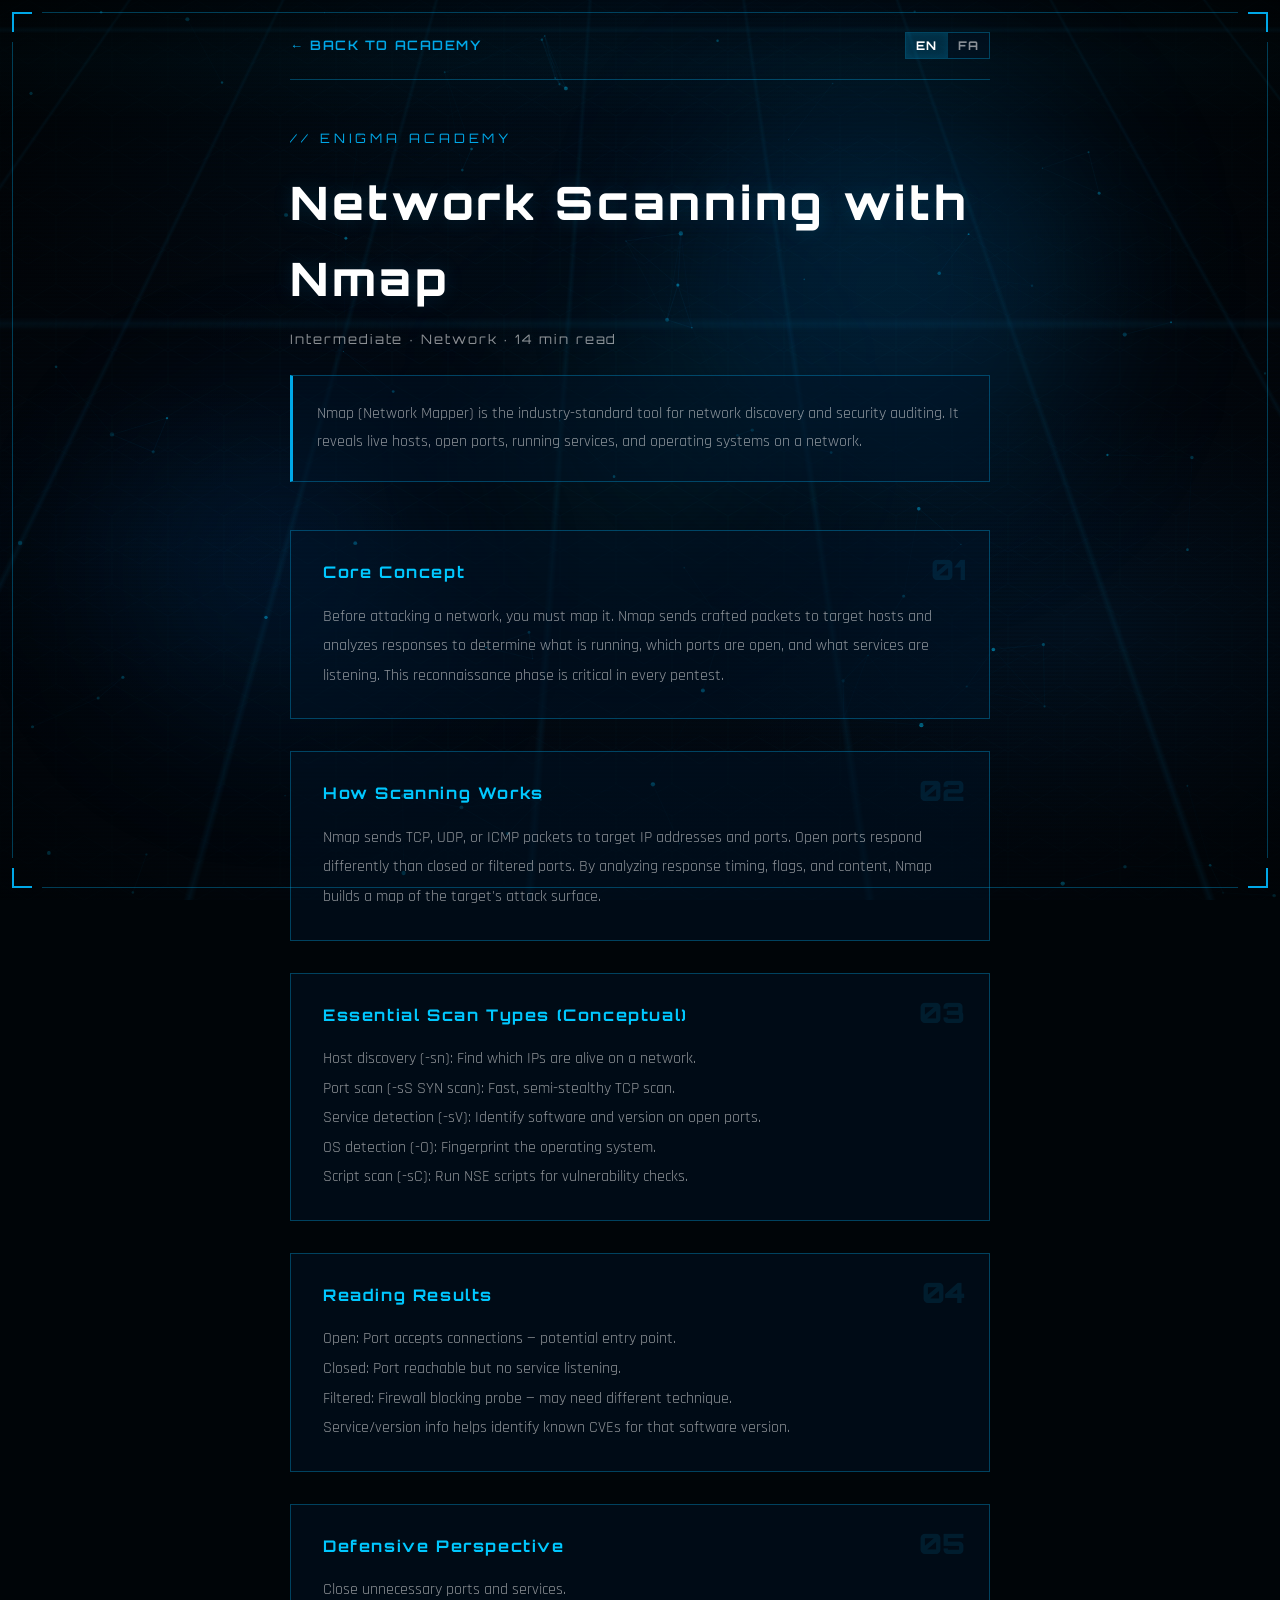
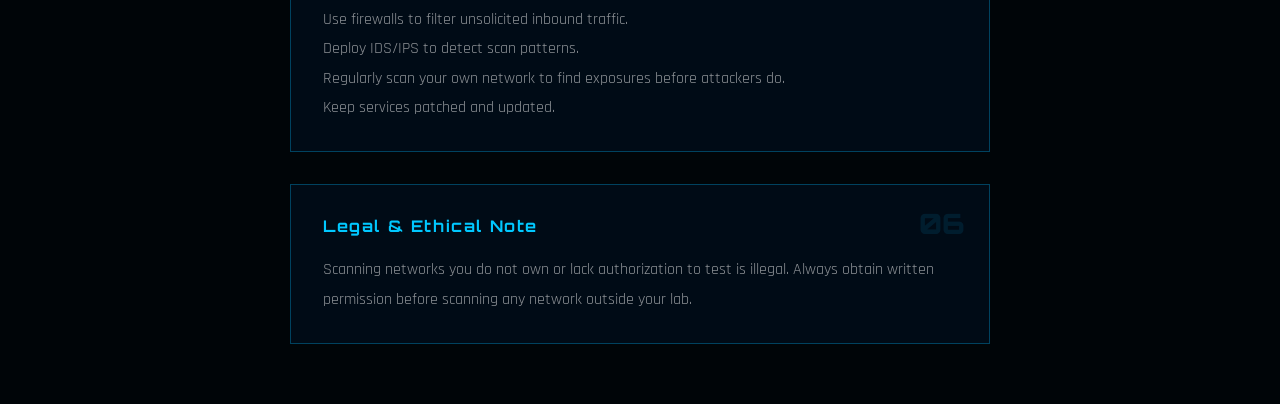
==== tutorials/nmap.html @ 0c5300db "fix" ====
<!DOCTYPE html>
<html lang="en">
<head>
  <meta charset="UTF-8">
  <meta name="viewport" content="width=device-width, initial-scale=1.0">
  <title>Nmap | ENIGMA Academy</title>
  <link rel="preconnect" href="https://fonts.googleapis.com">
  <link rel="preconnect" href="https://fonts.gstatic.com" crossorigin>
  <link href="https://fonts.googleapis.com/css2?family=Orbitron:wght@400;500;600;700;800;900&family=Rajdhani:wght@300;400;500;600;700&display=swap" rel="stylesheet">
  <link rel="stylesheet" href="../css/style.css">
  <link rel="stylesheet" href="../css/tutorial.css">
</head>
<body data-tutorial="nmap">
  <div class="hud-frame">
    <div class="hud-corner hud-corner--tl"></div>
    <div class="hud-corner hud-corner--tr"></div>
    <div class="hud-corner hud-corner--bl"></div>
    <div class="hud-corner hud-corner--br"></div>
    <div class="hud-line hud-line--top"></div>
    <div class="hud-line hud-line--bottom"></div>
    <div class="hud-line hud-line--left"></div>
    <div class="hud-line hud-line--right"></div>
  </div>
  <div class="tutorial-shell">
    <header class="tutorial-header">
      <a href="../index.html#hacks" class="tutorial-back" data-i18n="hacks.back">← BACK TO ACADEMY</a>
      <div class="lang-switch">
        <button class="lang-switch__btn active" data-lang="en">EN</button>
        <button class="lang-switch__btn" data-lang="fa">FA</button>
      </div>
    </header>
    <main id="tutorialRoot"></main>
  </div>
  <script src="../js/background.js"></script>
  <script src="../js/hacks-content.js"></script>
  <script src="../js/i18n.js"></script>
  <script src="../js/tutorial.js"></script>
</body>
</html>
---- css/style.css ----
/* ===== Reset & Variables ===== */
*, *::before, *::after {
  margin: 0;
  padding: 0;
  box-sizing: border-box;
}

:root {
  --bg: #020810;
  --bg-deep: #000508;
  --bg-card: rgba(0, 20, 40, 0.45);
  --blue: #00a8e8;
  --blue-bright: #00c8ff;
  --blue-dim: #0066aa;
  --blue-glow: rgba(0, 168, 232, 0.6);
  --blue-glow-soft: rgba(0, 168, 232, 0.15);
  --text: #ffffff;
  --text-dim: rgba(255, 255, 255, 0.55);
  --text-muted: rgba(0, 168, 232, 0.7);
  --border: rgba(0, 168, 232, 0.35);
  --font-display: 'Orbitron', sans-serif;
  --font-body: 'Rajdhani', sans-serif;
  --font-fa: 'Far', Tahoma, sans-serif;
}

@font-face {
  font-family: 'Far';
  src: url('../fonts/Far_Bold.ttf') format('truetype');
  font-weight: 700;
  font-style: normal;
  font-display: swap;
}

html {
  scroll-behavior: smooth;
}

body {
  background: var(--bg-deep);
  color: var(--text);
  font-family: var(--font-body);
  font-size: 20px;
  line-height: 1.65;
  min-height: 100vh;
  overflow-x: hidden;
  position: relative;
}

/* ===== Animated Cyber Background ===== */
.cyber-bg {
  position: fixed;
  inset: 0;
  z-index: 0;
  overflow: hidden;
  pointer-events: none;
  background:
    radial-gradient(ellipse 120% 80% at 50% 0%, rgba(0, 40, 80, 0.35) 0%, transparent 55%),
    radial-gradient(ellipse 60% 50% at 85% 70%, rgba(0, 100, 180, 0.12) 0%, transparent 50%),
    radial-gradient(ellipse 50% 40% at 10% 60%, rgba(0, 60, 120, 0.1) 0%, transparent 45%),
    linear-gradient(180deg, var(--bg-deep) 0%, var(--bg) 40%, #010a14 100%);
}

.cyber-bg__canvas {
  position: absolute;
  inset: 0;
  width: 100%;
  height: 100%;
  opacity: 0.85;
}

.cyber-bg__grid {
  position: absolute;
  inset: -50% -50%;
  width: 200%;
  height: 200%;
  background-image:
    linear-gradient(rgba(0, 168, 232, 0.07) 1px, transparent 1px),
    linear-gradient(90deg, rgba(0, 168, 232, 0.07) 1px, transparent 1px);
  background-size: 60px 60px;
  transform: perspective(500px) rotateX(60deg);
  transform-origin: center top;
  animation: gridDrift 20s linear infinite;
  mask-image: radial-gradient(ellipse 70% 60% at 50% 40%, black 20%, transparent 70%);
  -webkit-mask-image: radial-gradient(ellipse 70% 60% at 50% 40%, black 20%, transparent 70%);
}

@keyframes gridDrift {
  0%   { transform: perspective(500px) rotateX(60deg) translateY(0); }
  100% { transform: perspective(500px) rotateX(60deg) translateY(60px); }
}

.cyber-bg__hex {
  position: absolute;
  inset: 0;
  opacity: 0.04;
  background-image: url("data:image/svg+xml,%3Csvg xmlns='http://www.w3.org/2000/svg' width='56' height='100' viewBox='0 0 56 100'%3E%3Cpath d='M28 0L56 16v32L28 64 0 48V16z M28 36l28 16v32L28 100 0 84V52z' fill='none' stroke='%2300c8ff' stroke-width='0.5'/%3E%3C/svg%3E");
  background-size: 56px 100px;
  animation: hexShift 30s linear infinite;
}

@keyframes hexShift {
  0%   { background-position: 0 0; }
  100% { background-position: 56px 100px; }
}

.cyber-bg__scanline {
  position: absolute;
  inset: 0;
  background: repeating-linear-gradient(
    0deg,
    transparent,
    transparent 2px,
    rgba(0, 0, 0, 0.12) 2px,
    rgba(0, 0, 0, 0.12) 4px
  );
  pointer-events: none;
}

.cyber-bg__scanline::after {
  content: '';
  position: absolute;
  left: 0;
  right: 0;
  height: 120px;
  background: linear-gradient(
    180deg,
    transparent 0%,
    rgba(0, 200, 255, 0.04) 50%,
    transparent 100%
  );
  animation: scanMove 8s ease-in-out infinite;
}

@keyframes scanMove {
  0%   { top: -120px; opacity: 0; }
  10%  { opacity: 1; }
  90%  { opacity: 1; }
  100% { top: 100%; opacity: 0; }
}

.cyber-bg__vignette {
  position: absolute;
  inset: 0;
  background: radial-gradient(ellipse at center, transparent 40%, rgba(0, 0, 0, 0.65) 100%);
}

.cyber-bg__orb {
  position: absolute;
  border-radius: 50%;
  filter: blur(80px);
  animation: orbFloat 12s ease-in-out infinite;
}

.cyber-bg__orb--1 {
  width: 400px;
  height: 400px;
  background: rgba(0, 120, 200, 0.18);
  top: 10%;
  right: 15%;
  animation-delay: 0s;
}

.cyber-bg__orb--2 {
  width: 300px;
  height: 300px;
  background: rgba(0, 80, 160, 0.15);
  bottom: 20%;
  left: 10%;
  animation-delay: -4s;
}

.cyber-bg__orb--3 {
  width: 250px;
  height: 250px;
  background: rgba(0, 200, 255, 0.08);
  top: 50%;
  left: 50%;
  transform: translate(-50%, -50%);
  animation-delay: -8s;
}

@keyframes orbFloat {
  0%, 100% { transform: translate(0, 0) scale(1); opacity: 0.7; }
  33%       { transform: translate(30px, -20px) scale(1.08); opacity: 1; }
  66%       { transform: translate(-20px, 25px) scale(0.95); opacity: 0.8; }
}

.cyber-bg__orb--3 {
  animation-name: orbPulse;
}

@keyframes orbPulse {
  0%, 100% { transform: translate(-50%, -50%) scale(1); opacity: 0.5; }
  50%       { transform: translate(-50%, -50%) scale(1.2); opacity: 0.9; }
}

@media (prefers-reduced-motion: reduce) {
  .cyber-bg__grid,
  .cyber-bg__hex,
  .cyber-bg__scanline::after,
  .cyber-bg__orb {
    animation: none;
  }
}

@media (max-width: 768px) {
  .cyber-bg__orb--1 { width: 250px; height: 250px; }
  .cyber-bg__orb--2 { width: 200px; height: 200px; }
  .cyber-bg__grid { opacity: 0.6; }
}

a {
  text-decoration: none;
  color: inherit;
}

button {
  background: none;
  border: none;
  cursor: pointer;
  font-family: inherit;
  color: inherit;
}

img {
  display: block;
  max-width: 100%;
}

.logo-img {
  background: transparent;
  object-fit: contain;
  border: none;
  outline: none;
}

/* ===== HUD Frame ===== */
.hud-frame {
  position: fixed;
  inset: 12px;
  pointer-events: none;
  z-index: 100;
}

.hud-line {
  position: absolute;
  background: var(--border);
}

.hud-line--top,
.hud-line--bottom {
  left: 30px;
  right: 30px;
  height: 1px;
}

.hud-line--top { top: 0; }
.hud-line--bottom { bottom: 0; }

.hud-line--left,
.hud-line--right {
  top: 30px;
  bottom: 30px;
  width: 1px;
}

.hud-line--left { left: 0; }
.hud-line--right { right: 0; }

.hud-corner {
  position: absolute;
  width: 20px;
  height: 20px;
  border-color: var(--blue);
  border-style: solid;
}

.hud-corner--tl {
  top: 0;
  left: 0;
  border-width: 2px 0 0 2px;
}

.hud-corner--tr {
  top: 0;
  right: 0;
  border-width: 2px 2px 0 0;
}

.hud-corner--bl {
  bottom: 0;
  left: 0;
  border-width: 0 0 2px 2px;
}

.hud-corner--br {
  bottom: 0;
  right: 0;
  border-width: 0 2px 2px 0;
}

/* ===== Section Indicator (Left) ===== */
.section-indicator {
  position: fixed;
  left: 28px;
  top: 50%;
  transform: translateY(-50%);
  display: flex;
  flex-direction: column;
  align-items: center;
  gap: 28px;
  z-index: 50;
}

.section-indicator__line {
  position: absolute;
  top: 0;
  bottom: 0;
  left: 50%;
  width: 1px;
  background: linear-gradient(to bottom, transparent, var(--border) 20%, var(--border) 80%, transparent);
  transform: translateX(-50%);
  z-index: -1;
}

.section-indicator__num {
  font-family: var(--font-display);
  font-size: 17px;
  font-weight: 600;
  color: var(--text-dim);
  letter-spacing: 0.1em;
  transition: color 0.3s, text-shadow 0.3s;
  cursor: pointer;
  text-decoration: none;
}

.section-indicator__num.active,
.section-indicator__num:hover {
  color: var(--blue-bright);
  text-shadow: 0 0 10px var(--blue-glow);
}

/* ===== Right Sidebar ===== */
.right-sidebar {
  position: fixed;
  right: 28px;
  top: 50%;
  transform: translateY(-50%);
  display: flex;
  flex-direction: column;
  align-items: center;
  gap: 24px;
  z-index: 50;
}

.social-icons {
  display: flex;
  flex-direction: column;
  gap: 14px;
}

.social-icon {
  width: 18px;
  height: 18px;
  color: var(--text-dim);
  transition: color 0.3s, transform 0.3s;
}

.social-icon:hover {
  color: var(--blue-bright);
  transform: scale(1.15);
}

.social-icon svg {
  width: 100%;
  height: 100%;
}

.vertical-text {
  writing-mode: vertical-rl;
  text-orientation: mixed;
  font-family: var(--font-display);
  font-size: 16px;
  font-weight: 500;
  letter-spacing: 0.25em;
  color: var(--text-dim);
  white-space: nowrap;
}

/* ===== Page Wrapper ===== */
.page-wrapper {
  position: relative;
  z-index: 1;
  max-width: 1400px;
  margin: 0 auto;
  padding: 24px 80px 20px;
  display: flex;
  flex-direction: column;
}

/* ===== Section Shared ===== */
.section {
  padding: 80px 0;
  scroll-margin-top: 20px;
}

.section-header {
  text-align: center;
  margin-bottom: 48px;
}

.section-label {
  display: block;
  font-family: var(--font-display);
  font-size: 17px;
  font-weight: 500;
  letter-spacing: 0.3em;
  color: var(--blue);
  margin-bottom: 12px;
}

.section-title {
  font-family: var(--font-display);
  font-size: clamp(38px, 5.5vw, 58px);
  font-weight: 800;
  letter-spacing: 0.1em;
  color: var(--text);
  text-shadow: 0 0 20px var(--blue-glow-soft);
  margin-bottom: 12px;
}

.section-subtitle {
  font-size: 22px;
  color: var(--text-dim);
  max-width: 560px;
  margin: 0 auto;
  line-height: 1.6;
}

/* ===== Mobile Nav ===== */
.btn-menu {
  display: none;
}

.mobile-nav {
  position: fixed;
  inset: 0;
  background: rgba(0, 0, 0, 0.95);
  z-index: 200;
  display: flex;
  align-items: center;
  justify-content: center;
  opacity: 0;
  visibility: hidden;
  transition: opacity 0.3s, visibility 0.3s;
}

.mobile-nav.active {
  opacity: 1;
  visibility: visible;
}

.mobile-nav__links {
  display: flex;
  flex-direction: column;
  align-items: center;
  gap: 24px;
}

.mobile-nav__link {
  font-family: var(--font-display);
  font-size: 24px;
  font-weight: 600;
  letter-spacing: 0.2em;
  color: var(--text-dim);
  transition: color 0.3s, text-shadow 0.3s;
}

.mobile-nav__link:hover {
  color: var(--blue-bright);
  text-shadow: 0 0 15px var(--blue-glow);
}

/* ===== Terminal Modal ===== */
.terminal-modal {
  position: fixed;
  inset: 0;
  z-index: 300;
  display: flex;
  align-items: center;
  justify-content: center;
  padding: 20px;
  opacity: 0;
  visibility: hidden;
  transition: opacity 0.3s, visibility 0.3s;
}

.terminal-modal.active {
  opacity: 1;
  visibility: visible;
}

.terminal-modal__backdrop {
  position: absolute;
  inset: 0;
  background: rgba(0, 0, 0, 0.85);
  backdrop-filter: blur(4px);
}

.terminal-modal__window {
  position: relative;
  width: 100%;
  max-width: 680px;
  background: rgba(0, 10, 20, 0.95);
  border: 1px solid var(--border);
  box-shadow: 0 0 40px var(--blue-glow-soft), inset 0 0 30px rgba(0, 168, 232, 0.03);
  animation: terminalIn 0.3s ease;
}

@keyframes terminalIn {
  from { transform: scale(0.95) translateY(10px); opacity: 0; }
  to   { transform: scale(1) translateY(0); opacity: 1; }
}

.terminal-modal__header {
  display: flex;
  align-items: center;
  gap: 12px;
  padding: 12px 16px;
  border-bottom: 1px solid var(--border);
  background: rgba(0, 30, 60, 0.4);
}

.terminal-modal__dots {
  display: flex;
  gap: 6px;
}

.terminal-modal__dots span {
  width: 10px;
  height: 10px;
  border-radius: 50%;
  background: var(--blue-dim);
  opacity: 0.6;
}

.terminal-modal__dots span:first-child { background: #ff5f57; opacity: 1; }
.terminal-modal__dots span:nth-child(2) { background: #febc2e; opacity: 1; }
.terminal-modal__dots span:nth-child(3) { background: #28c840; opacity: 1; }

.terminal-modal__title {
  flex: 1;
  font-family: var(--font-display);
  font-size: 17px;
  letter-spacing: 0.1em;
  color: var(--text-dim);
}

.terminal-modal__close {
  font-size: 28px;
  line-height: 1;
  color: var(--text-dim);
  padding: 0 4px;
  transition: color 0.2s;
}

.terminal-modal__close:hover {
  color: var(--blue-bright);
}

.terminal-modal__body {
  padding: 20px;
  font-family: 'Courier New', Courier, monospace;
  font-size: 19px;
  line-height: 1.8;
  max-height: 360px;
  overflow-y: auto;
}

.terminal-line {
  color: var(--text);
  margin-bottom: 4px;
}

.terminal-line--dim { color: var(--text-dim); }
.terminal-line--blue { color: var(--blue-bright); }

.terminal-prompt {
  color: var(--blue);
  margin-right: 8px;
}

.terminal-cursor {
  animation: blink 1s step-end infinite;
  color: var(--blue-bright);
}

@keyframes blink {
  50% { opacity: 0; }
}

/* ===== Header ===== */
.header {
  display: grid;
  grid-template-columns: auto minmax(0, 1fr) auto;
  align-items: center;
  padding: 8px 0 32px;
  gap: 16px;
}

.header__logo {
  flex-shrink: 0;
  display: flex;
  align-items: center;
  gap: 10px;
}

.header__crosshair {
  width: 22px;
  height: 22px;
  color: var(--blue);
  filter: drop-shadow(0 0 6px var(--blue-glow));
  flex-shrink: 0;
}

.header__brand {
  font-family: var(--font-display);
  font-size: 30px;
  font-weight: 800;
  letter-spacing: 0.12em;
  color: var(--text);
  text-shadow:
    0 0 12px var(--blue-glow),
    0 0 24px rgba(0, 168, 232, 0.35);
  line-height: 1;
}

.nav {
  display: flex;
  align-items: center;
  justify-content: center;
  gap: 24px;
  min-width: 0;
}

.nav__link {
  font-family: var(--font-display);
  font-size: 17px;
  font-weight: 500;
  letter-spacing: 0.15em;
  color: var(--text-dim);
  position: relative;
  padding: 4px 0;
  transition: color 0.3s;
}

.nav__link:hover,
.nav__link--active {
  color: var(--blue-bright);
}

.nav__link--active::after {
  content: '';
  position: absolute;
  bottom: -2px;
  left: 0;
  right: 0;
  height: 1px;
  background: var(--blue);
  box-shadow: 0 0 6px var(--blue-glow);
}

.header__actions {
  display: flex;
  align-items: center;
  justify-content: flex-end;
  gap: 10px;
  flex-shrink: 0;
}

/* ===== Language Switcher ===== */
.lang-switch {
  display: flex;
  border: 1px solid var(--border);
  overflow: hidden;
}

.lang-switch__btn {
  padding: 6px 12px;
  font-family: var(--font-display);
  font-size: 16px;
  font-weight: 700;
  letter-spacing: 0.1em;
  color: var(--text-dim);
  background: rgba(0, 20, 40, 0.4);
  transition: color 0.3s, background 0.3s, box-shadow 0.3s;
}

.lang-switch__btn:hover {
  color: var(--blue-bright);
}

.lang-switch__btn.active {
  color: var(--text);
  background: rgba(0, 168, 232, 0.2);
  box-shadow: inset 0 0 10px var(--blue-glow-soft);
}

.btn-terminal {
  display: flex;
  align-items: center;
  gap: 8px;
  padding: 8px 16px;
  border: 1px solid var(--border);
  background: rgba(0, 30, 60, 0.5);
  font-family: var(--font-display);
  font-size: 16px;
  font-weight: 600;
  letter-spacing: 0.12em;
  color: var(--blue-bright);
  transition: border-color 0.3s, box-shadow 0.3s, background 0.3s;
}

.btn-terminal:hover {
  border-color: var(--blue);
  box-shadow: 0 0 15px var(--blue-glow-soft);
  background: rgba(0, 40, 80, 0.6);
}

.btn-terminal__arrow {
  width: 14px;
  height: 14px;
}

.btn-icon {
  width: 36px;
  height: 36px;
  border: 1px solid var(--border);
  border-radius: 50%;
  display: flex;
  align-items: center;
  justify-content: center;
  color: var(--blue);
  transition: border-color 0.3s, box-shadow 0.3s;
}

.btn-icon svg {
  width: 18px;
  height: 18px;
}

.btn-icon:hover {
  border-color: var(--blue);
  box-shadow: 0 0 12px var(--blue-glow-soft);
}

/* ===== Hero Section ===== */
.hero {
  display: grid;
  grid-template-columns: 1fr 1fr;
  align-items: center;
  gap: 40px;
  flex: 1;
  padding: 20px 0 48px;
}

.hero__content {
  max-width: 520px;
}

.hero__welcome {
  font-family: var(--font-display);
  font-size: 17px;
  font-weight: 500;
  letter-spacing: 0.3em;
  color: var(--blue);
  margin-bottom: 16px;
}

.hero__title {
  font-family: var(--font-display);
  font-size: clamp(72px, 10vw, 110px);
  font-weight: 900;
  letter-spacing: 0.08em;
  line-height: 1;
  color: var(--text);
  text-shadow:
    0 0 20px var(--blue-glow),
    0 0 40px rgba(0, 168, 232, 0.4),
    0 0 80px rgba(0, 168, 232, 0.2);
  margin-bottom: 12px;
  animation: titleGlow 3s ease-in-out infinite alternate;
}

@keyframes titleGlow {
  from { text-shadow: 0 0 20px var(--blue-glow), 0 0 40px rgba(0, 168, 232, 0.4); }
  to   { text-shadow: 0 0 30px var(--blue-glow), 0 0 60px rgba(0, 168, 232, 0.5), 0 0 90px rgba(0, 168, 232, 0.25); }
}

.hero__tagline {
  font-family: var(--font-display);
  font-size: 18px;
  font-weight: 500;
  letter-spacing: 0.35em;
  color: var(--text-dim);
  margin-bottom: 24px;
}

.hero__desc {
  font-size: 22px;
  font-weight: 400;
  line-height: 1.7;
  color: var(--text-dim);
  margin-bottom: 36px;
  max-width: 440px;
}

.hero__desc .highlight {
  color: var(--blue-bright);
  font-weight: 600;
}

.hero__buttons {
  display: flex;
  align-items: center;
  gap: 16px;
  flex-wrap: wrap;
}

.btn {
  display: inline-flex;
  align-items: center;
  gap: 10px;
  padding: 12px 24px;
  font-family: var(--font-display);
  font-size: 17px;
  font-weight: 600;
  letter-spacing: 0.12em;
  transition: transform 0.2s, box-shadow 0.3s;
}

.btn svg {
  width: 16px;
  height: 16px;
}

.btn--primary {
  background: linear-gradient(135deg, var(--blue-dim) 0%, var(--blue) 50%, var(--blue-bright) 100%);
  color: var(--text);
  border: 1px solid var(--blue);
  box-shadow: 0 0 20px var(--blue-glow-soft);
}

.btn--primary:hover {
  transform: translateY(-2px);
  box-shadow: 0 0 30px var(--blue-glow);
}

.btn--outline {
  background: rgba(0, 20, 40, 0.4);
  color: var(--text-dim);
  border: 1px solid var(--border);
}

.btn--outline:hover {
  border-color: var(--blue);
  color: var(--blue-bright);
  box-shadow: 0 0 15px var(--blue-glow-soft);
}

/* Hero Visual */
.hero__visual {
  position: relative;
  display: flex;
  align-items: center;
  justify-content: center;
}

.hero__glow {
  position: absolute;
  width: 80%;
  height: 80%;
  background: radial-gradient(circle, rgba(0, 168, 232, 0.25) 0%, rgba(0, 100, 200, 0.08) 40%, transparent 70%);
  border-radius: 50%;
  animation: pulseGlow 4s ease-in-out infinite;
  pointer-events: none;
}

@keyframes pulseGlow {
  0%, 100% { transform: scale(1); opacity: 0.8; }
  50%       { transform: scale(1.08); opacity: 1; }
}

.hero__image {
  position: relative;
  width: auto;
  max-width: min(480px, 100%);
  height: auto;
  max-height: 520px;
  background: transparent;
  filter: drop-shadow(0 0 30px rgba(0, 168, 232, 0.5)) drop-shadow(0 0 60px rgba(0, 100, 200, 0.3));
  animation: floatImage 6s ease-in-out infinite;
}

@keyframes floatImage {
  0%, 100% { transform: translateY(0); }
  50%       { transform: translateY(-10px); }
}

/* ===== Services Section ===== */
.services {
  display: grid;
  grid-template-columns: repeat(5, 1fr);
  gap: 12px;
  padding-bottom: 32px;
}

.service-card {
  position: relative;
  background: var(--bg-card);
  border: 1px solid var(--border);
  padding: 20px 16px 36px;
  transition: border-color 0.3s, box-shadow 0.3s, transform 0.3s;
  cursor: pointer;
  overflow: hidden;
}

.service-card::before {
  content: '';
  position: absolute;
  inset: 0;
  background: linear-gradient(135deg, rgba(0, 168, 232, 0.05) 0%, transparent 60%);
  pointer-events: none;
}

.service-card:hover {
  border-color: var(--blue);
  box-shadow: 0 0 20px var(--blue-glow-soft), inset 0 0 20px rgba(0, 168, 232, 0.05);
  transform: translateY(-3px);
}

.service-card__icon {
  width: 28px;
  height: 28px;
  color: var(--blue);
  margin-bottom: 14px;
}

.service-card__icon svg {
  width: 100%;
  height: 100%;
}

.service-card__title {
  font-family: var(--font-display);
  font-size: 16px;
  font-weight: 700;
  letter-spacing: 0.08em;
  color: var(--text);
  margin-bottom: 10px;
  line-height: 1.4;
}

.service-card__desc {
  font-size: 19px;
  font-weight: 400;
  line-height: 1.5;
  color: var(--text-dim);
}

.service-card__arrow {
  position: absolute;
  bottom: 14px;
  right: 14px;
  width: 18px;
  height: 18px;
  color: var(--blue);
  opacity: 0.6;
  transition: opacity 0.3s, transform 0.3s;
}

.service-card:hover .service-card__arrow {
  opacity: 1;
  transform: translateX(3px);
}

.service-card__arrow svg {
  width: 100%;
  height: 100%;
}

.services--preview {
  padding-bottom: 32px;
}

/* ===== About Section ===== */
.about__grid {
  display: grid;
  grid-template-columns: 1fr 1fr;
  gap: 48px;
  align-items: start;
}

.about__text {
  font-size: 22px;
  line-height: 1.8;
  color: var(--text-dim);
  margin-bottom: 20px;
}

.about__stats {
  display: grid;
  grid-template-columns: repeat(2, 1fr);
  gap: 16px;
  margin-top: 32px;
}

.stat-card {
  background: var(--bg-card);
  border: 1px solid var(--border);
  padding: 24px 20px;
  text-align: center;
  transition: border-color 0.3s, box-shadow 0.3s;
}

.stat-card:hover {
  border-color: var(--blue);
  box-shadow: 0 0 20px var(--blue-glow-soft);
}

.stat-card__num {
  display: block;
  font-family: var(--font-display);
  font-size: 48px;
  font-weight: 800;
  color: var(--blue-bright);
  text-shadow: 0 0 15px var(--blue-glow);
  margin-bottom: 8px;
}

.stat-card__label {
  font-family: var(--font-display);
  font-size: 15px;
  font-weight: 600;
  letter-spacing: 0.15em;
  color: var(--text-dim);
}

.about__skills {
  background: var(--bg-card);
  border: 1px solid var(--border);
  padding: 32px;
}

.about__skills-title {
  font-family: var(--font-display);
  font-size: 20px;
  font-weight: 700;
  letter-spacing: 0.15em;
  color: var(--blue);
  margin-bottom: 24px;
}

.skill-list {
  list-style: none;
  display: flex;
  flex-direction: column;
  gap: 16px;
  margin-bottom: 28px;
}

.skill-item__name {
  display: block;
  font-size: 19px;
  font-weight: 500;
  color: var(--text-dim);
  margin-bottom: 6px;
}

.skill-item__bar {
  height: 4px;
  background: rgba(0, 168, 232, 0.1);
  border-radius: 2px;
  overflow: hidden;
}

.skill-item__fill {
  height: 100%;
  background: linear-gradient(90deg, var(--blue-dim), var(--blue-bright));
  box-shadow: 0 0 8px var(--blue-glow);
  border-radius: 2px;
  transition: width 1.2s ease;
}

.about__tools {
  display: flex;
  flex-wrap: wrap;
  gap: 8px;
}

.tool-tag {
  font-family: var(--font-display);
  font-size: 15px;
  font-weight: 600;
  letter-spacing: 0.1em;
  padding: 6px 12px;
  border: 1px solid var(--border);
  color: var(--text-dim);
  transition: border-color 0.3s, color 0.3s;
}

.tool-tag:hover {
  border-color: var(--blue);
  color: var(--blue-bright);
}

/* ===== Services Full ===== */
.services-full__grid {
  display: grid;
  grid-template-columns: repeat(2, 1fr);
  gap: 20px;
}

.service-full-card {
  position: relative;
  background: var(--bg-card);
  border: 1px solid var(--border);
  padding: 32px 28px;
  transition: border-color 0.3s, box-shadow 0.3s, transform 0.3s;
  overflow: hidden;
}

.service-full-card:hover {
  border-color: var(--blue);
  box-shadow: 0 0 25px var(--blue-glow-soft);
  transform: translateY(-4px);
}

.service-full-card__num {
  position: absolute;
  top: 16px;
  right: 20px;
  font-family: var(--font-display);
  font-size: 44px;
  font-weight: 900;
  color: rgba(0, 168, 232, 0.08);
}

.service-full-card__icon {
  width: 36px;
  height: 36px;
  color: var(--blue);
  margin-bottom: 16px;
}

.service-full-card__icon svg {
  width: 100%;
  height: 100%;
}

.service-full-card__title {
  font-family: var(--font-display);
  font-size: 20px;
  font-weight: 700;
  letter-spacing: 0.1em;
  margin-bottom: 12px;
}

.service-full-card__desc {
  font-size: 20px;
  line-height: 1.7;
  color: var(--text-dim);
  margin-bottom: 16px;
}

.service-full-card__list {
  list-style: none;
  display: flex;
  flex-direction: column;
  gap: 6px;
}

.service-full-card__list li {
  font-size: 19px;
  color: var(--text-muted);
  padding-left: 16px;
  position: relative;
}

.service-full-card__list li::before {
  content: '▸';
  position: absolute;
  left: 0;
  color: var(--blue);
}

/* ===== Projects ===== */
.projects__grid {
  display: grid;
  grid-template-columns: repeat(3, 1fr);
  gap: 16px;
}

.project-card {
  background: var(--bg-card);
  border: 1px solid var(--border);
  padding: 24px;
  transition: border-color 0.3s, box-shadow 0.3s, transform 0.3s;
  display: flex;
  flex-direction: column;
}

.project-card:hover {
  border-color: var(--blue);
  box-shadow: 0 0 20px var(--blue-glow-soft);
  transform: translateY(-3px);
}

.project-card__header {
  display: flex;
  justify-content: space-between;
  align-items: center;
  margin-bottom: 14px;
}

.project-card__tag {
  font-family: var(--font-display);
  font-size: 14px;
  font-weight: 700;
  letter-spacing: 0.1em;
  padding: 4px 8px;
  border: 1px solid;
}

.project-card__tag--critical { color: #ff4757; border-color: rgba(255, 71, 87, 0.5); }
.project-card__tag--high     { color: #ffa502; border-color: rgba(255, 165, 2, 0.5); }
.project-card__tag--medium   { color: var(--blue-bright); border-color: var(--border); }
.project-card__tag--research { color: #a29bfe; border-color: rgba(162, 155, 254, 0.5); }

.project-card__id {
  font-family: var(--font-display);
  font-size: 16px;
  color: var(--text-dim);
  letter-spacing: 0.1em;
}

.project-card__title {
  font-family: var(--font-display);
  font-size: 19px;
  font-weight: 700;
  letter-spacing: 0.06em;
  margin-bottom: 10px;
  line-height: 1.4;
}

.project-card__desc {
  font-size: 19px;
  line-height: 1.6;
  color: var(--text-dim);
  flex: 1;
  margin-bottom: 16px;
}

.project-card__meta {
  display: flex;
  gap: 16px;
  font-family: var(--font-display);
  font-size: 16px;
  letter-spacing: 0.08em;
  color: var(--blue);
  margin-bottom: 12px;
}

.project-card__tech {
  display: flex;
  flex-wrap: wrap;
  gap: 6px;
}

.project-card__tech span {
  font-family: var(--font-display);
  font-size: 14px;
  font-weight: 600;
  letter-spacing: 0.08em;
  padding: 4px 8px;
  background: rgba(0, 168, 232, 0.08);
  border: 1px solid rgba(0, 168, 232, 0.2);
  color: var(--text-dim);
}

/* ===== Blog ===== */
.blog__grid {
  display: grid;
  grid-template-columns: 1.2fr 1fr 1fr;
  grid-template-rows: auto auto;
  gap: 16px;
}

.blog-card {
  background: var(--bg-card);
  border: 1px solid var(--border);
  padding: 28px;
  transition: border-color 0.3s, box-shadow 0.3s, transform 0.3s;
  display: flex;
  flex-direction: column;
}

.blog-card--featured {
  grid-row: span 2;
}

.blog-card:hover {
  border-color: var(--blue);
  box-shadow: 0 0 20px var(--blue-glow-soft);
  transform: translateY(-3px);
}

.blog-card__date {
  font-family: var(--font-display);
  font-size: 16px;
  letter-spacing: 0.12em;
  color: var(--text-dim);
  margin-bottom: 10px;
}

.blog-card__category {
  display: inline-block;
  font-family: var(--font-display);
  font-size: 15px;
  font-weight: 700;
  letter-spacing: 0.12em;
  color: var(--blue);
  border: 1px solid var(--border);
  padding: 3px 8px;
  margin-bottom: 14px;
  width: fit-content;
}

.blog-card__title {
  font-family: var(--font-display);
  font-size: 24px;
  font-weight: 700;
  letter-spacing: 0.05em;
  line-height: 1.4;
  margin-bottom: 12px;
}

.blog-card--featured .blog-card__title {
  font-size: 28px;
}

.blog-card__excerpt {
  font-size: 20px;
  line-height: 1.7;
  color: var(--text-dim);
  flex: 1;
  margin-bottom: 16px;
}

.blog-card__link {
  font-family: var(--font-display);
  font-size: 16px;
  font-weight: 600;
  letter-spacing: 0.12em;
  color: var(--blue);
  transition: color 0.3s;
  margin-top: auto;
}

.blog-card__link:hover {
  color: var(--blue-bright);
  text-shadow: 0 0 10px var(--blue-glow);
}

/* ===== Hack Academy ===== */
.hacks__grid {
  display: grid;
  grid-template-columns: repeat(3, 1fr);
  gap: 16px;
}

.hack-card {
  background: var(--bg-card);
  border: 1px solid var(--border);
  padding: 24px;
  display: flex;
  flex-direction: column;
  transition: border-color 0.3s, box-shadow 0.3s, transform 0.3s;
}

.hack-card:hover {
  border-color: var(--blue);
  box-shadow: 0 0 25px var(--blue-glow-soft);
  transform: translateY(-4px);
}

.hack-card__header {
  display: flex;
  justify-content: space-between;
  align-items: center;
  margin-bottom: 16px;
}

.hack-card__level {
  font-family: var(--font-display);
  font-size: 14px;
  font-weight: 700;
  letter-spacing: 0.1em;
  padding: 4px 8px;
  color: #28c840;
  border: 1px solid rgba(40, 200, 64, 0.4);
}

.hack-card__level--mid {
  color: var(--blue-bright);
  border-color: var(--border);
}

.hack-card__id {
  font-family: var(--font-display);
  font-size: 16px;
  color: var(--text-dim);
  letter-spacing: 0.1em;
}

.hack-card__icon {
  width: 36px;
  height: 36px;
  color: var(--blue);
  margin-bottom: 16px;
}

.hack-card__icon svg {
  width: 100%;
  height: 100%;
}

.hack-card__title {
  font-family: var(--font-display);
  font-size: 20px;
  font-weight: 700;
  letter-spacing: 0.06em;
  margin-bottom: 10px;
  line-height: 1.4;
}

.hack-card__desc {
  font-size: 20px;
  line-height: 1.6;
  color: var(--text-dim);
  flex: 1;
  margin-bottom: 20px;
}

.hack-card__btn {
  width: 100%;
  justify-content: center;
  font-size: 16px;
  padding: 10px 16px;
}

html[dir="rtl"] .hack-card__btn svg {
  transform: scaleX(-1);
}

/* ===== Contact ===== */
.contact__grid {
  display: grid;
  grid-template-columns: 1.2fr 1fr;
  gap: 32px;
  align-items: start;
}

.contact-form {
  background: var(--bg-card);
  border: 1px solid var(--border);
  padding: 32px;
}

.contact-form__row {
  display: grid;
  grid-template-columns: 1fr 1fr;
  gap: 16px;
}

.form-group {
  margin-bottom: 20px;
}

.form-group label {
  display: block;
  font-family: var(--font-display);
  font-size: 16px;
  font-weight: 600;
  letter-spacing: 0.15em;
  color: var(--blue);
  margin-bottom: 8px;
}

.form-group input,
.form-group select,
.form-group textarea {
  width: 100%;
  background: rgba(0, 10, 20, 0.6);
  border: 1px solid var(--border);
  color: var(--text);
  font-family: var(--font-body);
  font-size: 18px;
  padding: 12px 16px;
  transition: border-color 0.3s, box-shadow 0.3s;
  outline: none;
}

.form-group input::placeholder,
.form-group textarea::placeholder {
  color: rgba(255, 255, 255, 0.25);
}

.form-group input:focus,
.form-group select:focus,
.form-group textarea:focus {
  border-color: var(--blue);
  box-shadow: 0 0 12px var(--blue-glow-soft);
}

.form-group select {
  cursor: pointer;
  appearance: none;
  background-image: url("data:image/svg+xml,%3Csvg xmlns='http://www.w3.org/2000/svg' width='12' height='12' viewBox='0 0 24 24' fill='none' stroke='%2300a8e8' stroke-width='2'%3E%3Cpath d='M6 9l6 6 6-6'/%3E%3C/svg%3E");
  background-repeat: no-repeat;
  background-position: right 12px center;
  padding-right: 36px;
}

.form-group select option {
  background: #001020;
}

.form-group textarea {
  resize: vertical;
  min-height: 120px;
}

.contact-form__submit {
  width: 100%;
  justify-content: center;
  margin-top: 8px;
}

.contact-form__status {
  text-align: center;
  font-family: var(--font-display);
  font-size: 17px;
  letter-spacing: 0.1em;
  margin-top: 16px;
  min-height: 18px;
}

.contact-form__status.success { color: #28c840; }
.contact-form__status.error   { color: #ff4757; }

.contact-info {
  display: flex;
  flex-direction: column;
  gap: 16px;
}

.contact-info__card {
  background: var(--bg-card);
  border: 1px solid var(--border);
  padding: 24px;
  transition: border-color 0.3s;
}

.contact-info__card:hover {
  border-color: var(--blue);
}

.contact-info__icon {
  width: 28px;
  height: 28px;
  color: var(--blue);
  margin-bottom: 12px;
}

.contact-info__icon svg {
  width: 100%;
  height: 100%;
}

.contact-info__card h4 {
  font-family: var(--font-display);
  font-size: 17px;
  font-weight: 700;
  letter-spacing: 0.12em;
  margin-bottom: 8px;
}

.contact-info__card a,
.contact-info__link,
.contact-info__tor {
  font-size: 20px;
  color: var(--blue-bright);
  transition: color 0.3s;
}

.contact-info__link {
  background: none;
  border: none;
  cursor: pointer;
  font-family: var(--font-body);
  padding: 0;
  text-align: left;
}

.contact-info__card a:hover,
.contact-info__link:hover {
  color: var(--text);
  text-shadow: 0 0 10px var(--blue-glow);
}

.contact-info__card p {
  font-size: 18px;
  color: var(--text-dim);
  margin-top: 6px;
}

.contact-info__status {
  display: flex;
  align-items: center;
  gap: 10px;
  padding: 16px 20px;
  background: rgba(0, 168, 232, 0.05);
  border: 1px solid var(--border);
  font-family: var(--font-display);
  font-size: 16px;
  letter-spacing: 0.1em;
  color: var(--text-dim);
}

.status-dot {
  width: 8px;
  height: 8px;
  border-radius: 50%;
  background: #28c840;
  box-shadow: 0 0 8px rgba(40, 200, 64, 0.8);
  animation: pulseDot 2s ease-in-out infinite;
}

@keyframes pulseDot {
  0%, 100% { opacity: 1; }
  50%       { opacity: 0.5; }
}

/* ===== Reveal Animation ===== */
.reveal {
  opacity: 0;
  transform: translateY(30px);
  transition: opacity 0.6s ease, transform 0.6s ease;
}

.reveal.visible {
  opacity: 1;
  transform: translateY(0);
}

/* ===== English — smaller typography ===== */
html[lang="en"] body {
  font-size: 15px;
}

html[lang="en"] .section-indicator__num,
html[lang="en"] .section-label,
html[lang="en"] .hero__welcome,
html[lang="en"] .nav__link,
html[lang="en"] .btn,
html[lang="en"] .terminal-modal__title,
html[lang="en"] .form-group label,
html[lang="en"] .contact-info__card h4 {
  font-size: 13px;
}

html[lang="en"] .nav__link {
  letter-spacing: 0.08em;
}

html[lang="en"] .vertical-text,
html[lang="en"] .lang-switch__btn,
html[lang="en"] .btn-terminal,
html[lang="en"] .service-card__title,
html[lang="en"] .project-card__id,
html[lang="en"] .project-card__meta,
html[lang="en"] .blog-card__date,
html[lang="en"] .hack-card__level,
html[lang="en"] .footer__email,
html[lang="en"] .contact-info__card a,
html[lang="en"] .contact-info__link,
html[lang="en"] .contact-info__tor {
  font-size: 12px;
}

html[lang="en"] .hero__tagline,
html[lang="en"] .stat-card__label,
html[lang="en"] .blog-card__category,
html[lang="en"] .project-card__tag,
html[lang="en"] .project-card__tech span,
html[lang="en"] .footer__copyright,
html[lang="en"] .footer__tor {
  font-size: 11px;
}

html[lang="en"] .section-subtitle,
html[lang="en"] .hero__desc,
html[lang="en"] .about__text,
html[lang="en"] .service-card__desc,
html[lang="en"] .service-full-card__desc,
html[lang="en"] .project-card__title,
html[lang="en"] .project-card__desc,
html[lang="en"] .blog-card__excerpt,
html[lang="en"] .hack-card__desc,
html[lang="en"] .contact-info__card p,
html[lang="en"] .service-full-card__title,
html[lang="en"] .hack-card__title {
  font-size: 14px;
}

html[lang="en"] .mobile-nav__link {
  font-size: 18px;
}

html[lang="en"] .header__brand {
  font-size: 20px;
  letter-spacing: 0.08em;
}

html[lang="en"] .section-title {
  font-size: clamp(28px, 4.2vw, 44px);
}

html[lang="en"] .hero__title {
  font-size: clamp(52px, 7.5vw, 80px);
}

html[lang="en"] .stat-card__num {
  font-size: 36px;
}

html[lang="en"] .about__skills-title,
html[lang="en"] .blog-card__title {
  font-size: 18px;
}

html[lang="en"] .blog-card--featured .blog-card__title {
  font-size: 21px;
}

html[lang="en"] .service-full-card__num {
  font-size: 38px;
}

html[lang="en"] .terminal-modal__body {
  font-size: 14px;
}

html[lang="en"] .form-group input,
html[lang="en"] .form-group select,
html[lang="en"] .form-group textarea {
  font-size: 14px;
}

html[lang="en"] .contact-form__submit,
html[lang="en"] .hack-card__btn,
html[lang="en"] .blog-card__link,
html[lang="en"] .skill-item__name {
  font-size: 13px;
}

/* ===== RTL (Persian) ===== */
html[dir="rtl"] {
  --font-body: var(--font-fa);
  --font-display: var(--font-fa);
}

html[dir="rtl"] body {
  font-family: var(--font-fa);
  font-size: 22px;
}

html[dir="rtl"] .header__brand,
html[dir="rtl"] .hero__title {
  font-family: 'Orbitron', sans-serif;
}

html[dir="rtl"] .terminal-modal__body {
  font-family: 'Courier New', Courier, monospace;
}

html[dir="rtl"] .section-indicator {
  left: auto;
  right: 28px;
}

html[dir="rtl"] .right-sidebar {
  right: auto;
  left: 28px;
}

html[dir="rtl"] .hero {
  direction: rtl;
}

html[dir="rtl"] .hero__content {
  text-align: right;
}

html[dir="rtl"] .hero__buttons {
  flex-direction: row-reverse;
}

html[dir="rtl"] .about__grid,
html[dir="rtl"] .contact__grid {
  direction: rtl;
}

html[dir="rtl"] .section-header {
  direction: rtl;
}

html[dir="rtl"] .service-card__arrow {
  right: auto;
  left: 14px;
  transform: scaleX(-1);
}

html[dir="rtl"] .service-card:hover .service-card__arrow {
  transform: scaleX(-1) translateX(-3px);
}

html[dir="rtl"] .service-full-card__list li {
  padding-left: 0;
  padding-right: 16px;
}

html[dir="rtl"] .service-full-card__list li::before {
  left: auto;
  right: 0;
}

html[dir="rtl"] .service-full-card__num {
  right: auto;
  left: 20px;
}

html[dir="rtl"] .footer__contact {
  align-items: flex-start;
}

html[dir="rtl"] .form-group select {
  background-position: left 12px center;
  padding-right: 16px;
  padding-left: 36px;
}

html[dir="rtl"] .contact-info__card a,
html[dir="rtl"] .contact-info__link {
  text-align: right;
}

html[dir="rtl"] .btn svg,
html[dir="rtl"] .btn-terminal__arrow {
  transform: scaleX(-1);
}

@media (max-width: 1024px) {
  html[dir="rtl"] .hero,
  html[dir="rtl"] .hero__content {
    text-align: center;
  }
}

@media (max-width: 768px) {
  html[dir="rtl"] .footer__contact {
    align-items: center;
  }
}

.footer {
  display: grid;
  grid-template-columns: 1fr auto 1fr;
  align-items: center;
  padding: 16px 0 8px;
  border-top: 1px solid rgba(0, 168, 232, 0.15);
  margin-top: auto;
}

.footer__logo-img {
  height: 32px;
  width: auto;
  opacity: 0.85;
  filter: drop-shadow(0 0 6px var(--blue-glow-soft));
}

.footer__center {
  display: flex;
  flex-direction: column;
  align-items: center;
  gap: 6px;
}

.footer__copyright {
  font-family: var(--font-display);
  font-size: 15px;
  font-weight: 500;
  letter-spacing: 0.15em;
  color: var(--text-dim);
}

.footer__diamond {
  width: 8px;
  height: 8px;
  color: var(--blue);
  filter: drop-shadow(0 0 4px var(--blue-glow));
}

.footer__diamond svg {
  width: 100%;
  height: 100%;
}

.footer__contact {
  display: flex;
  flex-direction: column;
  align-items: flex-end;
  gap: 4px;
}

.footer__email {
  display: flex;
  align-items: center;
  gap: 6px;
  font-family: var(--font-display);
  font-size: 16px;
  font-weight: 500;
  letter-spacing: 0.1em;
  color: var(--text-dim);
  transition: color 0.3s;
}

.footer__email svg {
  width: 14px;
  height: 14px;
}

.footer__email:hover {
  color: var(--blue-bright);
}

.footer__tor {
  font-family: var(--font-display);
  font-size: 15px;
  font-weight: 500;
  letter-spacing: 0.2em;
  color: var(--text-dim);
  opacity: 0.7;
}

/* ===== Responsive ===== */
@media (max-width: 1280px) {
  .page-wrapper {
    padding: 20px 48px 16px;
  }

  .nav {
    gap: 16px;
  }

  .nav__link {
    font-size: 15px;
    letter-spacing: 0.1em;
  }

  .header__brand {
    font-size: 26px;
  }

  .lang-switch__btn,
  .btn-terminal {
    font-size: 14px;
  }

  .btn-terminal {
    padding: 7px 12px;
  }

  .lang-switch__btn {
    padding: 5px 10px;
  }
}

@media (max-width: 1120px) {
  .header {
    grid-template-columns: 1fr auto;
  }

  .nav {
    display: none;
  }

  .btn-menu {
    display: flex;
  }
}

@media (max-width: 1200px) {
  .services,
  .services--preview {
    grid-template-columns: repeat(3, 1fr);
  }

  .projects__grid {
    grid-template-columns: repeat(2, 1fr);
  }

  .blog__grid {
    grid-template-columns: 1fr 1fr;
  }

  .hacks__grid {
    grid-template-columns: repeat(2, 1fr);
  }

  .blog-card--featured {
    grid-row: span 1;
    grid-column: span 2;
  }
}

@media (max-width: 1024px) {
  .page-wrapper {
    padding: 20px 60px 16px;
  }

  .section {
    padding: 60px 0;
  }

  .hero {
    grid-template-columns: 1fr;
    text-align: center;
  }

  .hero__content {
    max-width: 100%;
  }

  .hero__desc {
    max-width: 100%;
    margin-left: auto;
    margin-right: auto;
  }

  .hero__buttons {
    justify-content: center;
  }

  .hero__visual {
    order: -1;
  }

  .hero__image {
    max-width: 320px;
    margin: 0 auto;
  }

  .section-indicator,
  .right-sidebar {
    display: none;
  }

  .about__grid {
    grid-template-columns: 1fr;
  }

  .services-full__grid {
    grid-template-columns: 1fr;
  }

  .contact__grid {
    grid-template-columns: 1fr;
  }
}

@media (max-width: 768px) {
  .page-wrapper {
    padding: 16px 20px;
  }

  .header {
    grid-template-columns: 1fr auto;
    gap: 10px;
    padding-bottom: 20px;
  }

  .header__logo {
    min-width: 0;
  }

  .header__brand {
    font-size: 22px;
  }

  .header__crosshair {
    width: 18px;
    height: 18px;
  }

  .header__actions {
    gap: 6px;
  }

  .lang-switch__btn {
    padding: 5px 8px;
    font-size: 12px;
  }

  .btn-terminal {
    padding: 6px 10px;
    font-size: 12px;
  }

  .btn-icon {
    width: 34px;
    height: 34px;
  }

  .hud-frame {
    inset: 6px;
  }

  .header__actions .btn-terminal span {
    display: none;
  }

  .services,
  .services--preview {
    grid-template-columns: 1fr;
  }

  .about__stats {
    grid-template-columns: 1fr 1fr;
  }

  .projects__grid {
    grid-template-columns: 1fr;
  }

  .blog__grid {
    grid-template-columns: 1fr;
  }

  .hacks__grid {
    grid-template-columns: 1fr;
  }

  .blog-card--featured {
    grid-column: span 1;
  }

  .contact-form__row {
    grid-template-columns: 1fr;
  }

  .footer {
    grid-template-columns: 1fr;
    text-align: center;
    gap: 16px;
  }

  .footer__contact {
    align-items: center;
  }
}

@media (max-width: 480px) {
  .page-wrapper {
    padding: 12px 14px;
  }

  .header__brand {
    font-size: 18px;
    letter-spacing: 0.06em;
  }

  .header__crosshair {
    width: 16px;
    height: 16px;
  }

  .header__logo {
    gap: 6px;
  }

  .lang-switch__btn {
    padding: 4px 7px;
    font-size: 11px;
  }

  .btn-terminal {
    padding: 5px 8px;
  }

  .btn-icon {
    width: 32px;
    height: 32px;
  }

  html[lang="en"] .header__brand {
    font-size: 17px;
  }
}
---- css/tutorial.css ----
.tutorial-shell {
  position: relative;
  z-index: 1;
  max-width: 860px;
  margin: 0 auto;
  padding: 32px 80px 60px;
  min-height: 100vh;
}

.tutorial-header {
  display: flex;
  align-items: center;
  justify-content: space-between;
  margin-bottom: 48px;
  padding-bottom: 20px;
  border-bottom: 1px solid var(--border);
}

.tutorial-back {
  display: inline-flex;
  align-items: center;
  gap: 8px;
  font-family: var(--font-display);
  font-size: 17px;
  font-weight: 600;
  letter-spacing: 0.12em;
  color: var(--blue);
  transition: color 0.3s, text-shadow 0.3s;
}

.tutorial-back:hover {
  color: var(--blue-bright);
  text-shadow: 0 0 10px var(--blue-glow);
}

.tutorial-hero {
  margin-bottom: 48px;
}

.tutorial-hero__label {
  display: block;
  font-family: var(--font-display);
  font-size: 17px;
  letter-spacing: 0.3em;
  color: var(--blue);
  margin-bottom: 16px;
}

.tutorial-hero__title {
  font-family: var(--font-display);
  font-size: clamp(42px, 6.5vw, 62px);
  font-weight: 800;
  letter-spacing: 0.08em;
  text-shadow: 0 0 20px var(--blue-glow-soft);
  margin-bottom: 12px;
}

.tutorial-hero__meta {
  font-family: var(--font-display);
  font-size: 17px;
  letter-spacing: 0.15em;
  color: var(--text-dim);
  margin-bottom: 24px;
}

.tutorial-hero__intro {
  font-size: 24px;
  line-height: 1.8;
  color: var(--text-dim);
  padding: 24px;
  background: var(--bg-card);
  border: 1px solid var(--border);
  border-left: 3px solid var(--blue);
}

html[dir="rtl"] .tutorial-hero__intro {
  border-left: 1px solid var(--border);
  border-right: 3px solid var(--blue);
}

.tutorial-sections {
  display: flex;
  flex-direction: column;
  gap: 32px;
}

.tutorial-section {
  background: var(--bg-card);
  border: 1px solid var(--border);
  padding: 28px 32px;
  position: relative;
  transition: border-color 0.3s;
}

.tutorial-section:hover {
  border-color: rgba(0, 168, 232, 0.5);
}

.tutorial-section__num {
  font-family: var(--font-display);
  font-size: 36px;
  font-weight: 900;
  color: rgba(0, 168, 232, 0.12);
  position: absolute;
  top: 16px;
  right: 24px;
}

html[dir="rtl"] .tutorial-section__num {
  right: auto;
  left: 24px;
}

.tutorial-section__title {
  font-family: var(--font-display);
  font-size: 22px;
  font-weight: 700;
  letter-spacing: 0.1em;
  color: var(--blue-bright);
  margin-bottom: 16px;
}

.tutorial-section__body {
  font-size: 22px;
  line-height: 1.85;
  color: var(--text-dim);
}

@media (max-width: 768px) {
  .tutorial-shell {
    padding: 24px 20px 40px;
  }
}

html[lang="en"] .tutorial-back,
html[lang="en"] .tutorial-hero__label,
html[lang="en"] .tutorial-hero__meta {
  font-size: 13px;
}

html[lang="en"] .tutorial-hero__title {
  font-size: clamp(30px, 4.8vw, 46px);
}

html[lang="en"] .tutorial-hero__intro,
html[lang="en"] .tutorial-section__title,
html[lang="en"] .tutorial-section__body {
  font-size: 16px;
}

html[lang="en"] .tutorial-section__num {
  font-size: 28px;
}

@media (max-width: 768px) {
  .tutorial-header {
    flex-direction: column;
    align-items: flex-start;
    gap: 12px;
  }

  .tutorial-header__actions {
    width: 100%;
    justify-content: flex-end;
  }
}
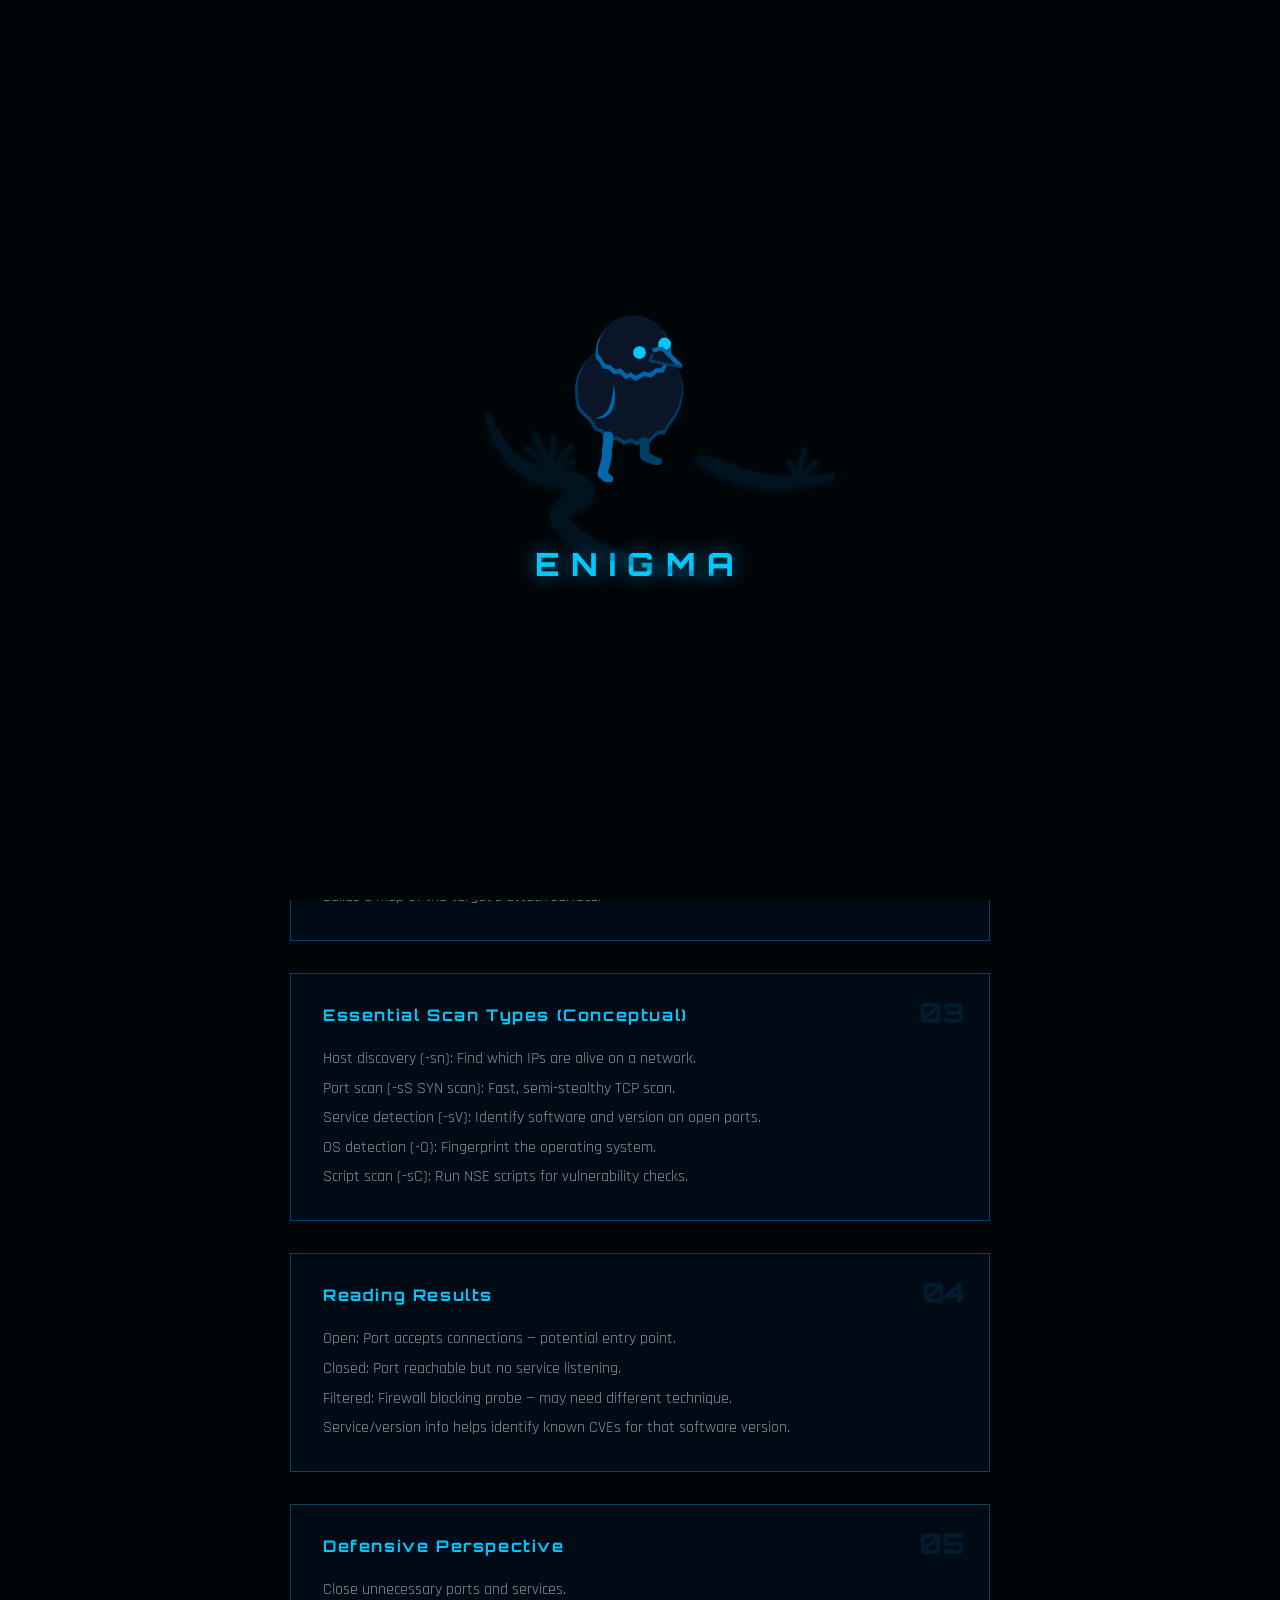
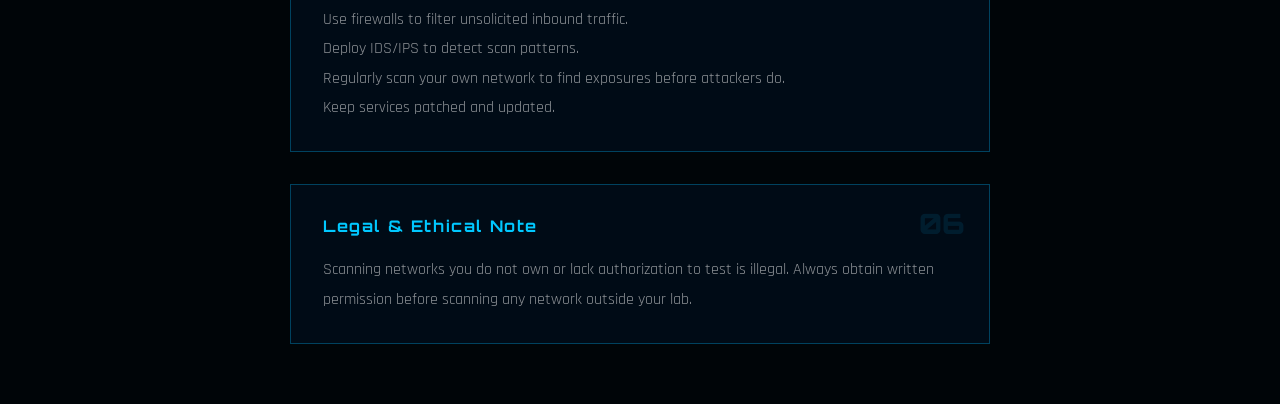
==== commit ed69dfaa: "tow" ====
--- a/tutorials/nmap.html
+++ b/tutorials/nmap.html
@@ -8,9 +8,12 @@
   <link rel="preconnect" href="https://fonts.gstatic.com" crossorigin>
   <link href="https://fonts.googleapis.com/css2?family=Orbitron:wght@400;500;600;700;800;900&family=Rajdhani:wght@300;400;500;600;700&display=swap" rel="stylesheet">
   <link rel="stylesheet" href="../css/style.css">
+  <link rel="stylesheet" href="../css/stars-bg.css">
+  <link rel="stylesheet" href="../css/loader.css">
   <link rel="stylesheet" href="../css/tutorial.css">
 </head>
 <body data-tutorial="nmap">
+  <script src="../js/loader.js"></script>
   <div class="hud-frame">
     <div class="hud-corner hud-corner--tl"></div>
     <div class="hud-corner hud-corner--tr"></div>
--- a/css/style.css
+++ b/css/style.css
@@ -18,14 +18,24 @@
   --text-dim: rgba(255, 255, 255, 0.55);
   --text-muted: rgba(0, 168, 232, 0.7);
   --border: rgba(0, 168, 232, 0.35);
+  --btn-accent: var(--blue-bright);
+  --btn-hover-fg: var(--bg-deep);
+  --star-color: #ffffff;
   --font-display: 'Orbitron', sans-serif;
   --font-body: 'Rajdhani', sans-serif;
-  --font-fa: 'Far', Tahoma, sans-serif;
+  --font-fa: 'Dana FaNum', Tahoma, sans-serif;
+}
+
+html[data-theme="light"] {
+  --btn-hover-fg: #ffffff;
+  --star-color: #0066aa;
 }
 
 @font-face {
-  font-family: 'Far';
-  src: url('../fonts/Far_Bold.ttf') format('truetype');
+  font-family: 'Dana FaNum';
+  src: url('../fonts/Dana-FaNum-Bold.woff2') format('woff2'),
+       url('../fonts/Dana-FaNum-Bold.woff') format('woff'),
+       url('../fonts/Dana-FaNum-Bold.ttf') format('truetype');
   font-weight: 700;
   font-style: normal;
   font-display: swap;
@@ -46,169 +56,6 @@
   position: relative;
 }
 
-/* ===== Animated Cyber Background ===== */
-.cyber-bg {
-  position: fixed;
-  inset: 0;
-  z-index: 0;
-  overflow: hidden;
-  pointer-events: none;
-  background:
-    radial-gradient(ellipse 120% 80% at 50% 0%, rgba(0, 40, 80, 0.35) 0%, transparent 55%),
-    radial-gradient(ellipse 60% 50% at 85% 70%, rgba(0, 100, 180, 0.12) 0%, transparent 50%),
-    radial-gradient(ellipse 50% 40% at 10% 60%, rgba(0, 60, 120, 0.1) 0%, transparent 45%),
-    linear-gradient(180deg, var(--bg-deep) 0%, var(--bg) 40%, #010a14 100%);
-}
-
-.cyber-bg__canvas {
-  position: absolute;
-  inset: 0;
-  width: 100%;
-  height: 100%;
-  opacity: 0.85;
-}
-
-.cyber-bg__grid {
-  position: absolute;
-  inset: -50% -50%;
-  width: 200%;
-  height: 200%;
-  background-image:
-    linear-gradient(rgba(0, 168, 232, 0.07) 1px, transparent 1px),
-    linear-gradient(90deg, rgba(0, 168, 232, 0.07) 1px, transparent 1px);
-  background-size: 60px 60px;
-  transform: perspective(500px) rotateX(60deg);
-  transform-origin: center top;
-  animation: gridDrift 20s linear infinite;
-  mask-image: radial-gradient(ellipse 70% 60% at 50% 40%, black 20%, transparent 70%);
-  -webkit-mask-image: radial-gradient(ellipse 70% 60% at 50% 40%, black 20%, transparent 70%);
-}
-
-@keyframes gridDrift {
-  0%   { transform: perspective(500px) rotateX(60deg) translateY(0); }
-  100% { transform: perspective(500px) rotateX(60deg) translateY(60px); }
-}
-
-.cyber-bg__hex {
-  position: absolute;
-  inset: 0;
-  opacity: 0.04;
-  background-image: url("data:image/svg+xml,%3Csvg xmlns='http://www.w3.org/2000/svg' width='56' height='100' viewBox='0 0 56 100'%3E%3Cpath d='M28 0L56 16v32L28 64 0 48V16z M28 36l28 16v32L28 100 0 84V52z' fill='none' stroke='%2300c8ff' stroke-width='0.5'/%3E%3C/svg%3E");
-  background-size: 56px 100px;
-  animation: hexShift 30s linear infinite;
-}
-
-@keyframes hexShift {
-  0%   { background-position: 0 0; }
-  100% { background-position: 56px 100px; }
-}
-
-.cyber-bg__scanline {
-  position: absolute;
-  inset: 0;
-  background: repeating-linear-gradient(
-    0deg,
-    transparent,
-    transparent 2px,
-    rgba(0, 0, 0, 0.12) 2px,
-    rgba(0, 0, 0, 0.12) 4px
-  );
-  pointer-events: none;
-}
-
-.cyber-bg__scanline::after {
-  content: '';
-  position: absolute;
-  left: 0;
-  right: 0;
-  height: 120px;
-  background: linear-gradient(
-    180deg,
-    transparent 0%,
-    rgba(0, 200, 255, 0.04) 50%,
-    transparent 100%
-  );
-  animation: scanMove 8s ease-in-out infinite;
-}
-
-@keyframes scanMove {
-  0%   { top: -120px; opacity: 0; }
-  10%  { opacity: 1; }
-  90%  { opacity: 1; }
-  100% { top: 100%; opacity: 0; }
-}
-
-.cyber-bg__vignette {
-  position: absolute;
-  inset: 0;
-  background: radial-gradient(ellipse at center, transparent 40%, rgba(0, 0, 0, 0.65) 100%);
-}
-
-.cyber-bg__orb {
-  position: absolute;
-  border-radius: 50%;
-  filter: blur(80px);
-  animation: orbFloat 12s ease-in-out infinite;
-}
-
-.cyber-bg__orb--1 {
-  width: 400px;
-  height: 400px;
-  background: rgba(0, 120, 200, 0.18);
-  top: 10%;
-  right: 15%;
-  animation-delay: 0s;
-}
-
-.cyber-bg__orb--2 {
-  width: 300px;
-  height: 300px;
-  background: rgba(0, 80, 160, 0.15);
-  bottom: 20%;
-  left: 10%;
-  animation-delay: -4s;
-}
-
-.cyber-bg__orb--3 {
-  width: 250px;
-  height: 250px;
-  background: rgba(0, 200, 255, 0.08);
-  top: 50%;
-  left: 50%;
-  transform: translate(-50%, -50%);
-  animation-delay: -8s;
-}
-
-@keyframes orbFloat {
-  0%, 100% { transform: translate(0, 0) scale(1); opacity: 0.7; }
-  33%       { transform: translate(30px, -20px) scale(1.08); opacity: 1; }
-  66%       { transform: translate(-20px, 25px) scale(0.95); opacity: 0.8; }
-}
-
-.cyber-bg__orb--3 {
-  animation-name: orbPulse;
-}
-
-@keyframes orbPulse {
-  0%, 100% { transform: translate(-50%, -50%) scale(1); opacity: 0.5; }
-  50%       { transform: translate(-50%, -50%) scale(1.2); opacity: 0.9; }
-}
-
-@media (prefers-reduced-motion: reduce) {
-  .cyber-bg__grid,
-  .cyber-bg__hex,
-  .cyber-bg__scanline::after,
-  .cyber-bg__orb {
-    animation: none;
-  }
-}
-
-@media (max-width: 768px) {
-  .cyber-bg__orb--1 { width: 250px; height: 250px; }
-  .cyber-bg__orb--2 { width: 200px; height: 200px; }
-  .cyber-bg__grid { opacity: 0.6; }
-}
-
 a {
   text-decoration: none;
   color: inherit;
@@ -707,29 +554,92 @@
 }
 
 .btn-terminal {
+  position: relative;
   display: flex;
   align-items: center;
-  gap: 8px;
-  padding: 8px 16px;
-  border: 1px solid var(--border);
-  background: rgba(0, 30, 60, 0.5);
-  font-family: var(--font-display);
-  font-size: 16px;
+  gap: 4px;
+  padding: 10px 28px;
+  border: 3px solid transparent;
+  border-radius: 100px;
+  background-color: transparent;
+  font-family: var(--font-display);
+  font-size: 14px;
   font-weight: 600;
-  letter-spacing: 0.12em;
-  color: var(--blue-bright);
-  transition: border-color 0.3s, box-shadow 0.3s, background 0.3s;
+  letter-spacing: 0.1em;
+  color: var(--btn-accent);
+  box-shadow: 0 0 0 2px var(--btn-accent);
+  cursor: pointer;
+  overflow: hidden;
+  transition: all 0.6s cubic-bezier(0.23, 1, 0.32, 1);
+}
+
+.btn-terminal svg {
+  position: absolute;
+  width: 18px;
+  fill: var(--btn-accent);
+  z-index: 9;
+  transition: all 0.8s cubic-bezier(0.23, 1, 0.32, 1);
+}
+
+.btn-terminal .arr-1 {
+  right: 14px;
+}
+
+.btn-terminal .arr-2 {
+  left: -25%;
+}
+
+.btn-terminal .circle {
+  position: absolute;
+  top: 50%;
+  left: 50%;
+  transform: translate(-50%, -50%);
+  width: 20px;
+  height: 20px;
+  background-color: var(--btn-accent);
+  border-radius: 50%;
+  opacity: 0;
+  transition: all 0.8s cubic-bezier(0.23, 1, 0.32, 1);
+}
+
+.btn-terminal .text {
+  position: relative;
+  z-index: 1;
+  transform: translateX(-10px);
+  transition: all 0.8s cubic-bezier(0.23, 1, 0.32, 1);
 }
 
 .btn-terminal:hover {
-  border-color: var(--blue);
-  box-shadow: 0 0 15px var(--blue-glow-soft);
-  background: rgba(0, 40, 80, 0.6);
-}
-
-.btn-terminal__arrow {
-  width: 14px;
-  height: 14px;
+  box-shadow: 0 0 0 10px transparent;
+  color: var(--btn-hover-fg);
+  border-radius: 12px;
+}
+
+.btn-terminal:hover .arr-1 {
+  right: -25%;
+}
+
+.btn-terminal:hover .arr-2 {
+  left: 14px;
+}
+
+.btn-terminal:hover .text {
+  transform: translateX(10px);
+}
+
+.btn-terminal:hover svg {
+  fill: var(--btn-hover-fg);
+}
+
+.btn-terminal:active {
+  scale: 0.95;
+  box-shadow: 0 0 0 3px var(--btn-accent);
+}
+
+.btn-terminal:hover .circle {
+  width: 220px;
+  height: 220px;
+  opacity: 1;
 }
 
 .btn-icon {
@@ -775,6 +685,33 @@
   letter-spacing: 0.3em;
   color: var(--blue);
   margin-bottom: 16px;
+}
+
+.hero__title-logo {
+  display: block;
+  width: min(100%, 520px);
+  height: auto;
+  margin: 0 0 12px;
+  background: transparent;
+  object-fit: contain;
+  object-position: left center;
+  filter:
+    drop-shadow(0 0 18px rgba(0, 168, 232, 0.55))
+    drop-shadow(0 0 36px rgba(0, 168, 232, 0.35));
+  animation: titleLogoGlow 3s ease-in-out infinite alternate;
+}
+
+@keyframes titleLogoGlow {
+  from {
+    filter:
+      drop-shadow(0 0 14px rgba(0, 168, 232, 0.45))
+      drop-shadow(0 0 28px rgba(0, 168, 232, 0.25));
+  }
+  to {
+    filter:
+      drop-shadow(0 0 22px rgba(0, 168, 232, 0.65))
+      drop-shadow(0 0 44px rgba(0, 168, 232, 0.4));
+  }
 }
 
 .hero__title {
@@ -828,44 +765,107 @@
 }
 
 .btn {
+  position: relative;
   display: inline-flex;
   align-items: center;
-  gap: 10px;
-  padding: 12px 24px;
-  font-family: var(--font-display);
-  font-size: 17px;
+  gap: 4px;
+  padding: 14px 32px;
+  border: 3px solid transparent;
+  border-radius: 100px;
+  background-color: transparent;
+  font-family: var(--font-display);
+  font-size: 15px;
   font-weight: 600;
-  letter-spacing: 0.12em;
-  transition: transform 0.2s, box-shadow 0.3s;
+  letter-spacing: 0.1em;
+  color: var(--btn-accent);
+  box-shadow: 0 0 0 2px var(--btn-accent);
+  cursor: pointer;
+  overflow: hidden;
+  transition: all 0.6s cubic-bezier(0.23, 1, 0.32, 1);
+  text-decoration: none;
 }
 
 .btn svg {
-  width: 16px;
-  height: 16px;
+  position: absolute;
+  width: 20px;
+  fill: var(--btn-accent);
+  z-index: 9;
+  transition: all 0.8s cubic-bezier(0.23, 1, 0.32, 1);
+}
+
+.btn .arr-1 {
+  right: 16px;
+}
+
+.btn .arr-2 {
+  left: -25%;
+}
+
+.btn .circle {
+  position: absolute;
+  top: 50%;
+  left: 50%;
+  transform: translate(-50%, -50%);
+  width: 20px;
+  height: 20px;
+  background-color: var(--btn-accent);
+  border-radius: 50%;
+  opacity: 0;
+  transition: all 0.8s cubic-bezier(0.23, 1, 0.32, 1);
+}
+
+.btn .text {
+  position: relative;
+  z-index: 1;
+  color: inherit;
+  transform: translateX(-12px);
+  transition: all 0.8s cubic-bezier(0.23, 1, 0.32, 1);
+}
+
+.btn:hover {
+  box-shadow: 0 0 0 12px transparent;
+  color: var(--btn-hover-fg);
+  border-radius: 12px;
+}
+
+.btn:hover .arr-1 {
+  right: -25%;
+}
+
+.btn:hover .arr-2 {
+  left: 16px;
+}
+
+.btn:hover .text {
+  transform: translateX(12px);
+}
+
+.btn:hover svg {
+  fill: var(--btn-hover-fg);
+}
+
+.btn:active {
+  scale: 0.95;
+  box-shadow: 0 0 0 4px var(--btn-accent);
+}
+
+.btn:hover .circle {
+  width: 220px;
+  height: 220px;
+  opacity: 1;
 }
 
 .btn--primary {
-  background: linear-gradient(135deg, var(--blue-dim) 0%, var(--blue) 50%, var(--blue-bright) 100%);
-  color: var(--text);
-  border: 1px solid var(--blue);
-  box-shadow: 0 0 20px var(--blue-glow-soft);
-}
-
-.btn--primary:hover {
-  transform: translateY(-2px);
-  box-shadow: 0 0 30px var(--blue-glow);
+  --btn-accent: var(--blue-bright);
 }
 
 .btn--outline {
-  background: rgba(0, 20, 40, 0.4);
-  color: var(--text-dim);
-  border: 1px solid var(--border);
+  --btn-accent: var(--blue);
+  color: var(--text-dim);
 }
 
 .btn--outline:hover {
-  border-color: var(--blue);
-  color: var(--blue-bright);
-  box-shadow: 0 0 15px var(--blue-glow-soft);
+  color: var(--btn-hover-fg);
 }
 
 /* Hero Visual */
@@ -1455,12 +1455,57 @@
 .hack-card__btn {
   width: 100%;
   justify-content: center;
-  font-size: 16px;
-  padding: 10px 16px;
-}
-
-html[dir="rtl"] .hack-card__btn svg {
+  font-size: 14px;
+  padding: 12px 28px;
+}
+
+html[dir="rtl"] .btn .arr-1,
+html[dir="rtl"] .btn .arr-2,
+html[dir="rtl"] .btn-terminal .arr-1,
+html[dir="rtl"] .btn-terminal .arr-2 {
   transform: scaleX(-1);
+}
+
+html[dir="rtl"] .btn .text,
+html[dir="rtl"] .btn-terminal .text {
+  transform: translateX(12px);
+}
+
+html[dir="rtl"] .btn:hover .text,
+html[dir="rtl"] .btn-terminal:hover .text {
+  transform: translateX(-12px);
+}
+
+html[dir="rtl"] .btn .arr-1,
+html[dir="rtl"] .btn-terminal .arr-1 {
+  right: auto;
+  left: 16px;
+}
+
+html[dir="rtl"] .btn .arr-2,
+html[dir="rtl"] .btn-terminal .arr-2 {
+  left: auto;
+  right: -25%;
+}
+
+html[dir="rtl"] .btn:hover .arr-1,
+html[dir="rtl"] .btn-terminal:hover .arr-1 {
+  left: -25%;
+  right: auto;
+}
+
+html[dir="rtl"] .btn:hover .arr-2,
+html[dir="rtl"] .btn-terminal:hover .arr-2 {
+  right: 16px;
+  left: auto;
+}
+
+html[dir="rtl"] .btn-terminal .arr-1 {
+  left: 14px;
+}
+
+html[dir="rtl"] .btn-terminal:hover .arr-2 {
+  right: 14px;
 }
 
 /* ===== Contact ===== */
@@ -1737,6 +1782,10 @@
   font-size: clamp(28px, 4.2vw, 44px);
 }
 
+html[lang="en"] .hero__title-logo {
+  width: min(100%, 440px);
+}
+
 html[lang="en"] .hero__title {
   font-size: clamp(52px, 7.5vw, 80px);
 }
@@ -1786,7 +1835,14 @@
   font-size: 22px;
 }
 
-html[dir="rtl"] .header__brand,
+html[dir="rtl"] .header__brand {
+  font-family: 'Orbitron', sans-serif;
+}
+
+html[dir="rtl"] .hero__title-logo {
+  object-position: right center;
+}
+
 html[dir="rtl"] .hero__title {
   font-family: 'Orbitron', sans-serif;
 }
@@ -1864,11 +1920,6 @@
 html[dir="rtl"] .contact-info__card a,
 html[dir="rtl"] .contact-info__link {
   text-align: right;
-}
-
-html[dir="rtl"] .btn svg,
-html[dir="rtl"] .btn-terminal__arrow {
-  transform: scaleX(-1);
 }
 
 @media (max-width: 1024px) {
@@ -2053,6 +2104,13 @@
     max-width: 100%;
   }
 
+  .hero__title-logo {
+    width: min(100%, 420px);
+    margin-left: auto;
+    margin-right: auto;
+    object-position: center;
+  }
+
   .hero__desc {
     max-width: 100%;
     margin-left: auto;
@@ -2137,8 +2195,31 @@
     inset: 6px;
   }
 
-  .header__actions .btn-terminal span {
+  .header__actions .btn-terminal .text {
     display: none;
+  }
+
+  .header__actions .btn-terminal {
+    width: 40px;
+    height: 40px;
+    padding: 0;
+    justify-content: center;
+  }
+
+  .header__actions .btn-terminal .arr-2 {
+    display: none;
+  }
+
+  .header__actions .btn-terminal .arr-1 {
+    position: static;
+  }
+
+  .header__actions .btn-terminal:hover .arr-1 {
+    right: auto;
+  }
+
+  .header__actions .btn-terminal:hover .text {
+    transform: none;
   }
 
   .services,
--- a/css/stars-bg.css
+++ b/css/stars-bg.css
@@ -0,0 +1,47 @@
+@import url('stars-layers.css');
+
+/* ===== Starfield Background (Uiverse.io by amir_6539) ===== */
+.stars-bg {
+  position: fixed;
+  inset: 0;
+  z-index: 0;
+  overflow: hidden;
+  pointer-events: none;
+}
+
+.stars-bg__container {
+  height: 100%;
+  width: 100%;
+  background: radial-gradient(ellipse at bottom, #0a2840 0%, var(--bg-deep) 100%);
+  overflow: hidden;
+}
+
+.stars-bg #stars,
+.stars-bg #stars2,
+.stars-bg #stars3 {
+  position: absolute;
+  top: 0;
+  left: 0;
+  border-radius: 50%;
+}
+
+html[data-theme="light"] .stars-bg__container {
+  background: radial-gradient(ellipse at bottom, #b8d9f0 0%, #eef5fc 100%);
+}
+
+@keyframes animStar {
+  from {
+    transform: translateY(0);
+  }
+  to {
+    transform: translateY(-2000px);
+  }
+}
+
+@media (prefers-reduced-motion: reduce) {
+  .stars-bg #stars,
+  .stars-bg #stars2,
+  .stars-bg #stars3 {
+    animation: none !important;
+  }
+}
--- a/css/loader.css
+++ b/css/loader.css
@@ -0,0 +1,241 @@
+/* ===== Page Loader Overlay ===== */
+.page-loader {
+  position: fixed;
+  inset: 0;
+  z-index: 10000;
+  display: flex;
+  flex-direction: column;
+  align-items: center;
+  justify-content: center;
+  gap: 28px;
+  background: var(--bg-deep);
+  transition: opacity 0.65s ease, visibility 0.65s ease;
+}
+
+.page-loader--hide {
+  opacity: 0;
+  visibility: hidden;
+  pointer-events: none;
+}
+
+.page-loader__brand {
+  font-family: var(--font-display);
+  font-size: clamp(22px, 4vw, 32px);
+  font-weight: 800;
+  letter-spacing: 0.35em;
+  color: var(--blue-bright);
+  text-shadow: 0 0 20px var(--blue-glow);
+  animation: loaderPulse 1.6s ease-in-out infinite;
+}
+
+@keyframes loaderPulse {
+  0%, 100% { opacity: 0.65; }
+  50% { opacity: 1; }
+}
+
+body.is-loading {
+  overflow: hidden;
+}
+
+html[data-theme="light"] .page-loader {
+  background: #ffffff;
+}
+
+/* From Uiverse.io by AatreyuShau — themed for ENIGMA */
+.page-loader .loader {
+  scale: 0.75;
+  position: relative;
+  width: 200px;
+  height: 200px;
+  translate: 10px -20px;
+}
+
+.page-loader .loader svg {
+  position: absolute;
+  top: 0;
+  left: 0;
+}
+
+.page-loader .head {
+  translate: 27px -30px;
+  z-index: 3;
+  animation: bob 1s infinite ease-in;
+}
+
+.page-loader .bod {
+  translate: 0 30px;
+  z-index: 3;
+  animation: bob 1s infinite ease-in-out;
+}
+
+.page-loader .legr {
+  translate: 75px 135px;
+  z-index: 0;
+  animation: rstep 1s infinite ease-in;
+  animation-delay: 0.45s;
+}
+
+.page-loader .legl {
+  translate: 30px 155px;
+  z-index: 3;
+  animation: lstep 1s infinite ease-in;
+}
+
+.page-loader .loader-char-dark {
+  fill: #0a1628;
+}
+
+.page-loader .loader-char-mid {
+  fill: #0066aa;
+}
+
+.page-loader .loader-char-stroke {
+  stroke: #003d66;
+}
+
+.page-loader .loader-char-line {
+  stroke: #0066aa;
+}
+
+.page-loader .loader-char-accent {
+  fill: #00c8ff;
+}
+
+.page-loader .loader-char-ground {
+  fill: #003d66;
+}
+
+html[data-theme="light"] .page-loader .loader-char-dark {
+  fill: #0a1628;
+}
+
+html[data-theme="light"] .page-loader .loader-char-accent {
+  fill: #0099ee;
+}
+
+/* Theme-colored SVG paths */
+.page-loader path[fill="#191e2e"] {
+  fill: #0a1628;
+}
+
+.page-loader path[stroke="#191e2e"] {
+  stroke: #0066aa;
+}
+
+.page-loader path[stroke="#000000"] {
+  stroke: #003d66;
+}
+
+.page-loader path[fill="#000000"] {
+  fill: #003d66;
+}
+
+.page-loader path[stroke="#2f3a50"] {
+  stroke: #0066aa;
+}
+
+.page-loader path[fill="#ffffff"] {
+  fill: #00c8ff;
+}
+
+.page-loader #gnd g {
+  stroke: #003d66;
+}
+
+@keyframes bob {
+  0% {
+    transform: translateY(0) rotate(3deg);
+  }
+  5% {
+    transform: translateY(0) rotate(3deg);
+  }
+  25% {
+    transform: translateY(5px) rotate(0deg);
+  }
+  50% {
+    transform: translateY(0) rotate(-3deg);
+  }
+  70% {
+    transform: translateY(5px) rotate(0deg);
+  }
+  100% {
+    transform: translateY(0) rotate(3deg);
+  }
+}
+
+@keyframes lstep {
+  0% {
+    transform: translateY(0) rotate(-5deg);
+  }
+  33% {
+    transform: translateY(-15px) translate(32px) rotate(35deg);
+  }
+  66% {
+    transform: translateY(0) translate(25px) rotate(-25deg);
+  }
+  100% {
+    transform: translateY(0) rotate(-5deg);
+  }
+}
+
+@keyframes rstep {
+  0% {
+    transform: translateY(0) translate(0) rotate(-5deg);
+  }
+  33% {
+    transform: translateY(-10px) translate(30px) rotate(35deg);
+  }
+  66% {
+    transform: translateY(0) translate(20px) rotate(-25deg);
+  }
+  100% {
+    transform: translateY(0) translate(0) rotate(-5deg);
+  }
+}
+
+.page-loader #gnd {
+  translate: -140px 0;
+  rotate: 10deg;
+  z-index: -1;
+  filter: blur(0.5px) drop-shadow(1px 3px 5px rgba(0, 168, 232, 0.35));
+  opacity: 0.25;
+  animation: scroll 5s infinite linear;
+}
+
+@keyframes scroll {
+  0% {
+    transform: translateY(25px) translate(50px);
+    opacity: 0;
+  }
+  33% {
+    opacity: 0.25;
+  }
+  66% {
+    opacity: 0.25;
+  }
+  to {
+    transform: translateY(-50px) translate(-100px);
+    opacity: 0;
+  }
+}
+
+@media (max-width: 768px) {
+  .page-loader .loader {
+    scale: 0.6;
+  }
+
+  .page-loader__brand {
+    letter-spacing: 0.2em;
+  }
+}
+
+@media (prefers-reduced-motion: reduce) {
+  .page-loader .head,
+  .page-loader .bod,
+  .page-loader .legr,
+  .page-loader .legl,
+  .page-loader #gnd,
+  .page-loader__brand {
+    animation: none;
+  }
+}
